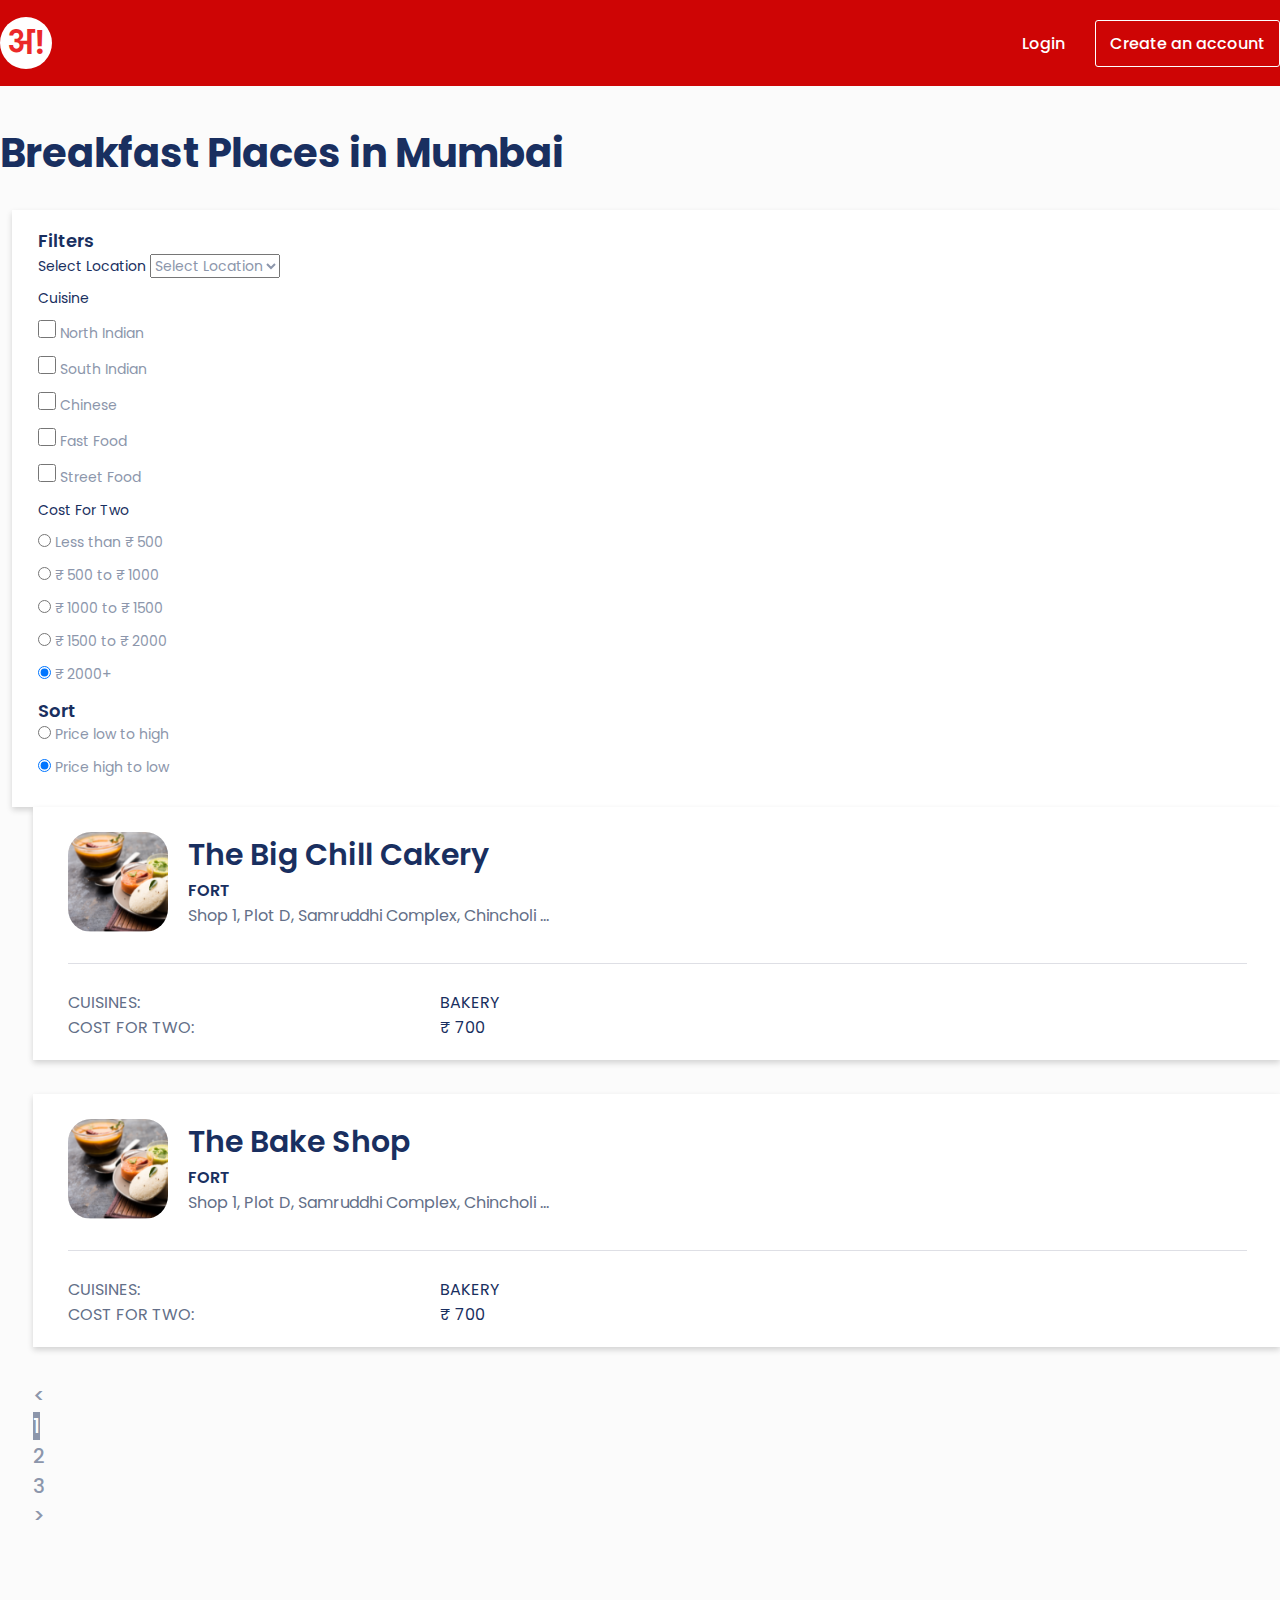
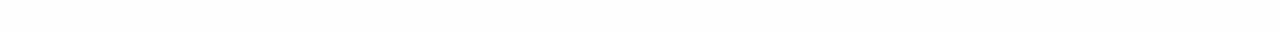
==== index.html @ b5f00b97 "first commit zomato clone" ====
<!DOCTYPE html>
<html lang="en">

<head>
    <meta charset="UTF-8">
    <meta http-equiv="X-UA-Compatible" content="IE=edge">
    <meta name="viewport" content="width=device-width, initial-scale=1.0">
    <link rel="stylesheet" href="./assets/style/style.css" />
    <link href="https://cdn.jsdelivr.net/npm/bootstrap@5.1.3/dist/css/bootstrap.min.css" rel="stylesheet"
        integrity="sha384-1BmE4kWBq78iYhFldvKuhfTAU6auU8tT94WrHftjDbrCEXSU1oBoqyl2QvZ6jIW3" crossorigin="anonymous">
</head>

<body>
    <div class="product_search" id="product_page">
        <div class="login_area">
            <div class="container">
                <div class="login_info">
                    <span>अ!</span>
                    <ul class="p-0 mb-0">
                        <li><a href="javascript:void(0)">Login</a></li>
                        <li><a href="javascript:void(0)">Create an account</a></li>
                    </ul>
                </div>
            </div>
        </div>

        <div class="container filter_section">
            <div class="row search_title">
                <div class="col">
                    <h1>Breakfast Places in Mumbai</h1>
                </div>
            </div>

            <div class="row">
                <div class="col-sm-12 col-md-4 filter_area ml12">
                    <h4>Filters</h4>
                    <form>
                        <div class="mb-3">
                            <span class="sub_heading1">Select Location</span>
                            <select class="form-select label" aria-label="Default select example">
                                <option selected>Select Location</option>
                                <option value="1">One</option>
                                <option value="2">Two</option>
                                <option value="3">Three</option>
                            </select>
                        </div>

                        <div class="mb-3">
                            <span class="sub_heading1">Cuisine</span>

                            <div class="form-check mb12">
                                <input class="form-check-input" type="checkbox" value="" id="flexCheckDefault" name="Cuisine">
                                <label class="form-check-label" for="flexCheckDefault">
                                    North Indian
                                </label>
                            </div>
                            <div class="form-check mb12">
                                <input class="form-check-input" type="checkbox" value="" id="flexCheckDefault" name="Cuisine">
                                <label class="form-check-label" for="flexCheckDefault">
                                    South Indian
                                </label>
                            </div>
                            <div class="form-check mb12">
                                <input class="form-check-input" type="checkbox" value="" id="flexCheckDefault" name="Cuisine">
                                <label class="form-check-label" for="flexCheckDefault">
                                    Chinese
                                </label>
                            </div>
                            <div class="form-check mb12">
                                <input class="form-check-input" type="checkbox" value="" id="flexCheckDefault" name="Cuisine">
                                <label class="form-check-label" for="flexCheckDefault">
                                    Fast Food
                                </label>
                            </div>
                            <div class="form-check mb12">
                                <input class="form-check-input" type="checkbox" value="" id="flexCheckDefault" name="Cuisine">
                                <label class="form-check-label" for="flexCheckDefault">
                                    Street Food
                                </label>
                            </div>
                        </div>

                        <div class="mb-3">
                            <span class="sub_heading1">Cost For Two</span>
                            <div class="form-check mb12">
                                <input class="form-check-input" type="radio" name="cost"
                                    id="flexRadioDefault1">
                                <label class="form-check-label" for="flexRadioDefault1">
                                    Less than ₹ 500
                                </label>
                            </div>
                            <div class="form-check mb12">
                                <input class="form-check-input" type="radio" name="cost"
                                    id="flexRadioDefault2" checked>
                                <label class="form-check-label" for="flexRadioDefault2">
                                    ₹ 500 to ₹ 1000
                                </label>
                            </div>
                            <div class="form-check mb12">
                                <input class="form-check-input" type="radio" name="cost"
                                    id="flexRadioDefault2" checked>
                                <label class="form-check-label" for="flexRadioDefault2">
                                    ₹ 1000 to ₹ 1500
                                </label>
                            </div>
                            <div class="form-check mb12">
                                <input class="form-check-input" type="radio" name="cost"
                                    id="flexRadioDefault2" checked>
                                <label class="form-check-label" for="flexRadioDefault2">
                                    ₹ 1500 to ₹ 2000
                                </label>
                            </div>
                            <div class="form-check mb12">
                                <input class="form-check-input" type="radio" name="cost"
                                    id="flexRadioDefault2" checked>
                                <label class="form-check-label" for="flexRadioDefault2">
                                    ₹ 2000+
                                </label>
                            </div>
                        </div>
                        <div class="mb-3">

                            <h4>Sort</h4>
                            <div class="form-check mb12">
                                <input class="form-check-input" type="radio" name="price"
                                    id="flexRadioDefault1">
                                <label class="form-check-label" for="flexRadioDefault1">
                                    Price low to high
                                </label>
                            </div>
                            <div class="form-check mb12">
                                <input class="form-check-input" type="radio" name="price"
                                    id="flexRadioDefault2" checked>
                                <label class="form-check-label" for="flexRadioDefault2">
                                    Price high to low
                                </label>
                            </div>

                        </div>
                </div>
                <div class="col-sm-12 col-md-7 result_area ml33">
                    <div class="card rmlr12">
                        <div class="card-body">
                            <div class="card_top">
                                <div class="menu_pic">
                                    <img src="./assets/images/small1.png" alt="image"/>
                                </div>
                                <ul>
                                    <li><h2>The Big Chill Cakery</h2></li>
                                    <li><h5>FORT</h5></li>
                                    <li><span>Shop 1, Plot D, Samruddhi Complex, Chincholi …</span></li>
                                </ul>
                            </div>

                            <div class="card_bottom">
                                <ul>
                                    <li>cuisines:<span class="sub_heading2">bakery</span></li>
                                    <li>cost for two:<span class="sub_heading2">₹ 700</span></li>
                                </ul>
                            </div>
                        </div>
                    </div>
                    <div class="card rmlr12">
                        <div class="card-body">
                            <div class="card_top">
                                <div class="menu_pic">
                                    <img src="./assets/images/small1.png" alt="image"/>
                                </div>
                                <ul>
                                    <li><h2>The Bake Shop</h2></li>
                                    <li><h5>FORT</h5></li>
                                    <li><span>Shop 1, Plot D, Samruddhi Complex, Chincholi …</span></li>
                                </ul>
                            </div>

                            <div class="card_bottom">
                                <ul>
                                    <li>cuisines:<span class="sub_heading2">bakery</span></li>
                                    <li>cost for two:<span class="sub_heading2">₹ 700</span></li>
                                </ul>
                            </div>
                        </div>
                    </div>
                    <nav aria-label="...">
                        <ul class="pagination">
                            <li class="page-item disabled">
                                <a class="page-link"><</a>
                            </li>
                            <li class="page-item active">
                                <a class="page-link" href="#">1</a>
                            </li>
                            <li class="page-item" aria-current="page">
                                <a class="page-link" href="#">2</a>
                            </li>
                            <li class="page-item">
                                <a class="page-link" href="#">3</a>
                            </li>
                            <li class="page-item">
                                <a class="page-link" href="#">></a>
                            </li>
                        </ul>
                        </nav>
                </div>
            </div>

            

        </div>
    </div>
</body>
<script src="https://cdn.jsdelivr.net/npm/bootstrap@5.1.3/dist/js/bootstrap.bundle.min.js"
    integrity="sha384-ka7Sk0Gln4gmtz2MlQnikT1wXgYsOg+OMhuP+IlRH9sENBO0LRn5q+8nbTov4+1p"
    crossorigin="anonymous"></script>
<title>zomato</title>

</html>
---- assets/style/style.css ----
@import url("https://fonts.googleapis.com/css2?family=Poppins:ital,wght@0,100;0,200;0,300;0,400;0,500;0,600;0,700;0,800;0,900;1,100;1,200;1,300;1,400;1,500;1,600;1,700;1,800;1,900&display=swap");
h1 {
  color: #192f60;
  font-family: 'Poppins', sans-serif;
  font-weight: bold !important;
  font-size: 40px !important;
  font-stretch: normal;
  font-style: normal;
  letter-spacing: normal;
}

@media screen and (max-width: 767px) {
  h1 {
    color: #192f60;
    font-family: 'Poppins', sans-serif;
    font-weight: bold !important;
    font-size: 20px !important;
    font-stretch: normal;
    font-style: normal;
    letter-spacing: normal;
  }
}

h2 {
  color: #192f60;
  font-family: 'Poppins', sans-serif;
  font-weight: 600 !important;
  font-size: 30px !important;
  font-stretch: normal;
  font-style: normal;
  letter-spacing: normal;
}

@media screen and (max-width: 767px) {
  h2 {
    color: #192f60;
    font-family: 'Poppins', sans-serif;
    font-weight: 600 !important;
    font-size: 20px !important;
    font-stretch: normal;
    font-style: normal;
    letter-spacing: normal;
  }
}

h4 {
  color: #192f60;
  font-family: 'Poppins', sans-serif;
  font-weight: 600 !important;
  font-size: 18px !important;
  font-stretch: normal;
  font-style: normal;
  letter-spacing: normal;
}

@media screen and (max-width: 767px) {
  h4 {
    color: #192f60;
    font-family: 'Poppins', sans-serif;
    font-weight: 600 !important;
    font-size: 16px !important;
    font-stretch: normal;
    font-style: normal;
    letter-spacing: normal;
  }
}

h5 {
  color: #192f60;
  font-family: 'Poppins', sans-serif;
  font-weight: 600 !important;
  font-size: 16px !important;
  font-stretch: normal;
  font-style: normal;
  letter-spacing: normal;
}

@media screen and (max-width: 767px) {
  h5 {
    color: #192f60;
    font-family: 'Poppins', sans-serif;
    font-weight: 500 !important;
    font-size: 13px !important;
    font-stretch: normal;
    font-style: normal;
    letter-spacing: normal;
  }
}

label {
  color: #8c96ab;
  font-family: 'Poppins', sans-serif;
  font-weight: normal !important;
  font-size: 14px !important;
  font-stretch: normal;
  font-style: normal;
  letter-spacing: normal;
}

.label {
  color: #8c96ab !important;
  font-family: 'Poppins', sans-serif;
  font-weight: normal !important;
  font-size: 14px !important;
  font-stretch: normal;
  font-style: normal;
  letter-spacing: normal;
}

.mb12 {
  margin-bottom: 12px !important;
}

@media screen and (min-width: 768px) {
  .ml33 {
    margin-left: 33px !important;
  }
  .ml12 {
    margin-left: 12px;
  }
}

@media screen and (max-width: 767px) {
  .rmlr12 {
    margin-left: -12px;
    margin-right: -12px;
  }
}

h1 {
  color: #192f60;
  font-family: 'Poppins', sans-serif;
  font-weight: bold !important;
  font-size: 40px !important;
  font-stretch: normal;
  font-style: normal;
  letter-spacing: normal;
}

@media screen and (max-width: 767px) {
  h1 {
    color: #192f60;
    font-family: 'Poppins', sans-serif;
    font-weight: bold !important;
    font-size: 20px !important;
    font-stretch: normal;
    font-style: normal;
    letter-spacing: normal;
  }
}

h2 {
  color: #192f60;
  font-family: 'Poppins', sans-serif;
  font-weight: 600 !important;
  font-size: 30px !important;
  font-stretch: normal;
  font-style: normal;
  letter-spacing: normal;
}

@media screen and (max-width: 767px) {
  h2 {
    color: #192f60;
    font-family: 'Poppins', sans-serif;
    font-weight: 600 !important;
    font-size: 20px !important;
    font-stretch: normal;
    font-style: normal;
    letter-spacing: normal;
  }
}

h4 {
  color: #192f60;
  font-family: 'Poppins', sans-serif;
  font-weight: 600 !important;
  font-size: 18px !important;
  font-stretch: normal;
  font-style: normal;
  letter-spacing: normal;
}

@media screen and (max-width: 767px) {
  h4 {
    color: #192f60;
    font-family: 'Poppins', sans-serif;
    font-weight: 600 !important;
    font-size: 16px !important;
    font-stretch: normal;
    font-style: normal;
    letter-spacing: normal;
  }
}

h5 {
  color: #192f60;
  font-family: 'Poppins', sans-serif;
  font-weight: 600 !important;
  font-size: 16px !important;
  font-stretch: normal;
  font-style: normal;
  letter-spacing: normal;
}

@media screen and (max-width: 767px) {
  h5 {
    color: #192f60;
    font-family: 'Poppins', sans-serif;
    font-weight: 500 !important;
    font-size: 13px !important;
    font-stretch: normal;
    font-style: normal;
    letter-spacing: normal;
  }
}

label {
  color: #8c96ab;
  font-family: 'Poppins', sans-serif;
  font-weight: normal !important;
  font-size: 14px !important;
  font-stretch: normal;
  font-style: normal;
  letter-spacing: normal;
}

.label {
  color: #8c96ab !important;
  font-family: 'Poppins', sans-serif;
  font-weight: normal !important;
  font-size: 14px !important;
  font-stretch: normal;
  font-style: normal;
  letter-spacing: normal;
}

.sub_heading1 {
  color: #192f60;
  font-family: 'Poppins', sans-serif;
  font-weight: normal !important;
  font-size: 14px !important;
  font-stretch: normal;
  font-style: normal;
  letter-spacing: normal;
  margin-bottom: 11px;
  display: inline-block;
}

.sub_heading2 {
  color: #192f60;
  font-family: 'Poppins', sans-serif;
  font-weight: normal !important;
  font-size: 16px !important;
  font-stretch: normal;
  font-style: normal;
  letter-spacing: normal;
  display: inline-block;
}

@media screen and (max-width: 767px) {
  .sub_heading2 {
    color: #192f60;
    font-family: 'Poppins', sans-serif;
    font-weight: normal !important;
    font-size: 13px !important;
    font-stretch: normal;
    font-style: normal;
    letter-spacing: normal;
  }
}

*, *::before, *::after {
  margin: 0px;
  padding: 0px;
  -webkit-box-sizing: border-box;
          box-sizing: border-box;
  text-decoration: none;
}

body {
  margin: 0px;
  background-color: #fbfbfb !important;
}

html {
  font-size: 16px;
}

ul {
  list-style: none;
  margin: 0px;
  padding: 0px;
}

img {
  max-width: 100%;
  max-height: 100%;
}

p, h1, h2, h3, h4, h5, h6, ul {
  margin-top: 0px;
  margin-right: 0px;
  margin-left: 0px;
  margin-bottom: 0px;
  padding: 0px;
}

.product_search .login_area {
  padding: 17px 0px;
  background-color: #ce0505;
}

.product_search .login_area .login_info {
  display: -webkit-box;
  display: -ms-flexbox;
  display: flex;
  -ms-flex-wrap: wrap;
      flex-wrap: wrap;
  -webkit-box-orient: horizontal;
  -webkit-box-direction: normal;
      -ms-flex-direction: row;
          flex-direction: row;
  -webkit-box-align: center;
      -ms-flex-align: center;
          align-items: center;
}

.product_search .login_area .login_info span {
  width: 52px;
  height: 52px;
  background-color: white;
  border-radius: 50%;
  display: -webkit-box;
  display: -ms-flexbox;
  display: flex;
  -webkit-box-pack: center;
      -ms-flex-pack: center;
          justify-content: center;
  -webkit-box-align: center;
      -ms-flex-align: center;
          align-items: center;
  color: #eb2929;
  font-family: 'Poppins', sans-serif;
  font-weight: 600;
  font-size: 33px;
  font-stretch: normal;
  font-style: normal;
  letter-spacing: normal;
}

.product_search .login_area .login_info ul {
  margin-left: auto;
  list-style: none;
}

.product_search .login_area .login_info ul li {
  display: inline-block;
  margin-left: 26px;
}

.product_search .login_area .login_info ul li a {
  color: white;
  font-family: 'Poppins', sans-serif;
  font-weight: 500;
  font-size: 16px;
  font-stretch: normal;
  font-style: normal;
  letter-spacing: normal;
  text-decoration: none;
}

.product_search .login_area .login_info ul li:nth-child(2) a {
  border-radius: 3px;
  border: solid 1px #fff;
  padding: 11px 14px;
}

.filter_section {
  margin-bottom: 100px;
}

.filter_section .search_title h1 {
  margin: 37px 0px 27px 0px;
}

.filter_section .filter_area {
  -webkit-box-shadow: 0 3px 6px 0 rgba(0, 0, 0, 0.16);
          box-shadow: 0 3px 6px 0 rgba(0, 0, 0, 0.16);
  background-color: white;
  padding: 17px 26px;
}

.filter_section .filter_area select:focus {
  -webkit-box-shadow: none;
          box-shadow: none;
}

.filter_section .filter_area input[type="checkbox"] {
  width: 18px;
  height: 18px;
  border-radius: 1.5px;
  border: solid 1.5px #3a5075;
}

.filter_section .filter_area input[type="checkbox"]:focus {
  -webkit-box-shadow: none;
          box-shadow: none;
}

.filter_section .filter_area input[type="checkbox"]:checked {
  background-color: #3a5075;
}

.filter_section .filter_area input[type="radio"] {
  border: solid 1.5px #3a5075;
}

.filter_section .filter_area input[type="radio"]:focus {
  -webkit-box-shadow: none;
          box-shadow: none;
}

.filter_section .filter_area input[type="radio"]:checked {
  background-color: #3a5075;
}

.filter_section .result_area .card {
  padding: 25px 32.6px 20px 35px;
  -webkit-box-shadow: 0 3px 6px 0 rgba(0, 0, 0, 0.16);
          box-shadow: 0 3px 6px 0 rgba(0, 0, 0, 0.16);
  background-color: #fff;
  border: 0px;
  margin-bottom: 34px;
}

@media screen and (max-width: 767px) {
  .filter_section .result_area .card {
    padding: 31px 25px 20px 25px;
  }
  .filter_section .result_area .card:nth-child(1) {
    margin-top: 18px;
  }
}

.filter_section .result_area .card .card-body {
  padding: 0px;
}

.filter_section .result_area .card .card-body .card_top {
  display: -webkit-box;
  display: -ms-flexbox;
  display: flex;
  -ms-flex-wrap: wrap;
      flex-wrap: wrap;
  -webkit-box-orient: horizontal;
  -webkit-box-direction: normal;
      -ms-flex-direction: row;
          flex-direction: row;
  -webkit-box-align: center;
      -ms-flex-align: center;
          align-items: center;
  padding-bottom: 31px;
  border-bottom: 1px solid #dedfe5;
}

@media screen and (max-width: 767px) {
  .filter_section .result_area .card .card-body .card_top {
    -webkit-box-align: start;
        -ms-flex-align: start;
            align-items: start;
  }
}

@media screen and (min-width: 768px) {
  .filter_section .result_area .card .card-body .card_top {
    -webkit-box-align: start;
        -ms-flex-align: start;
            align-items: start;
  }
}

.filter_section .result_area .card .card-body .card_top .menu_pic {
  width: 120px;
  height: 120px;
  overflow: hidden;
  border-radius: 23px;
}

@media screen and (max-width: 767px) {
  .filter_section .result_area .card .card-body .card_top .menu_pic {
    width: 70px;
    height: 70px;
  }
}

@media screen and (min-width: 768px) {
  .filter_section .result_area .card .card-body .card_top .menu_pic {
    width: 100px;
    height: 100px;
  }
}

.filter_section .result_area .card .card-body .card_top .menu_pic img {
  max-width: -webkit-fit-content;
  max-width: -moz-fit-content;
  max-width: fit-content;
}

.filter_section .result_area .card .card-body .card_top ul {
  padding-left: 41px;
  margin: 0px;
}

@media screen and (max-width: 767px) {
  .filter_section .result_area .card .card-body .card_top ul {
    padding-left: 15px;
    -ms-flex-preferred-size: 74%;
        flex-basis: 74%;
  }
}

@media screen and (min-width: 768px) {
  .filter_section .result_area .card .card-body .card_top ul {
    padding-left: 20px;
    -ms-flex-preferred-size: 68%;
        flex-basis: 68%;
  }
}

.filter_section .result_area .card .card-body .card_top ul span {
  color: #636f88;
  font-family: 'Poppins', sans-serif;
  font-weight: normal !important;
  font-size: 16px !important;
  font-stretch: normal;
  font-style: normal;
  letter-spacing: normal;
}

@media screen and (max-width: 767px) {
  .filter_section .result_area .card .card-body .card_top ul span {
    color: #636f88;
    font-family: 'Poppins', sans-serif;
    font-weight: normal !important;
    font-size: 12px !important;
    font-stretch: normal;
    font-style: normal;
    letter-spacing: normal;
  }
}

.filter_section .result_area .card .card-body .card_bottom ul {
  margin-top: 26px;
  padding: 0px;
}

.filter_section .result_area .card .card-body .card_bottom ul li {
  text-transform: uppercase;
  color: #636f88;
  font-family: 'Poppins', sans-serif;
  font-weight: normal !important;
  font-size: 16px !important;
  font-stretch: normal;
  font-style: normal;
  letter-spacing: normal;
  width: 40%;
  display: -webkit-box;
  display: -ms-flexbox;
  display: flex;
  -webkit-box-pack: justify;
      -ms-flex-pack: justify;
          justify-content: space-between;
  -webkit-box-orient: horizontal;
  -webkit-box-direction: normal;
      -ms-flex-direction: row;
          flex-direction: row;
  -ms-flex-wrap: wrap;
      flex-wrap: wrap;
}

@media screen and (max-width: 767px) {
  .filter_section .result_area .card .card-body .card_bottom ul li {
    color: #636f88;
    font-family: 'Poppins', sans-serif;
    font-weight: normal !important;
    font-size: 13px !important;
    font-stretch: normal;
    font-style: normal;
    letter-spacing: normal;
    width: auto;
  }
}

.filter_section .result_area .card .card-body .card_bottom ul li span {
  min-width: 100px;
}

.filter_section .result_area .pagination {
  -webkit-box-pack: center;
      -ms-flex-pack: center;
          justify-content: center;
}

.filter_section .result_area .pagination li {
  margin-right: 12px;
}

.filter_section .result_area .pagination li a {
  color: #8c96ab;
  font-family: 'Poppins', sans-serif;
  font-weight: 500 !important;
  font-size: 20px !important;
  font-stretch: normal;
  font-style: normal;
  letter-spacing: normal;
}

.filter_section .result_area .pagination li a:focus {
  -webkit-box-shadow: none;
          box-shadow: none;
}

.filter_section .result_area .pagination li.active a {
  background-color: #8c96ab;
  color: #fff;
}
/*# sourceMappingURL=style.css.map */
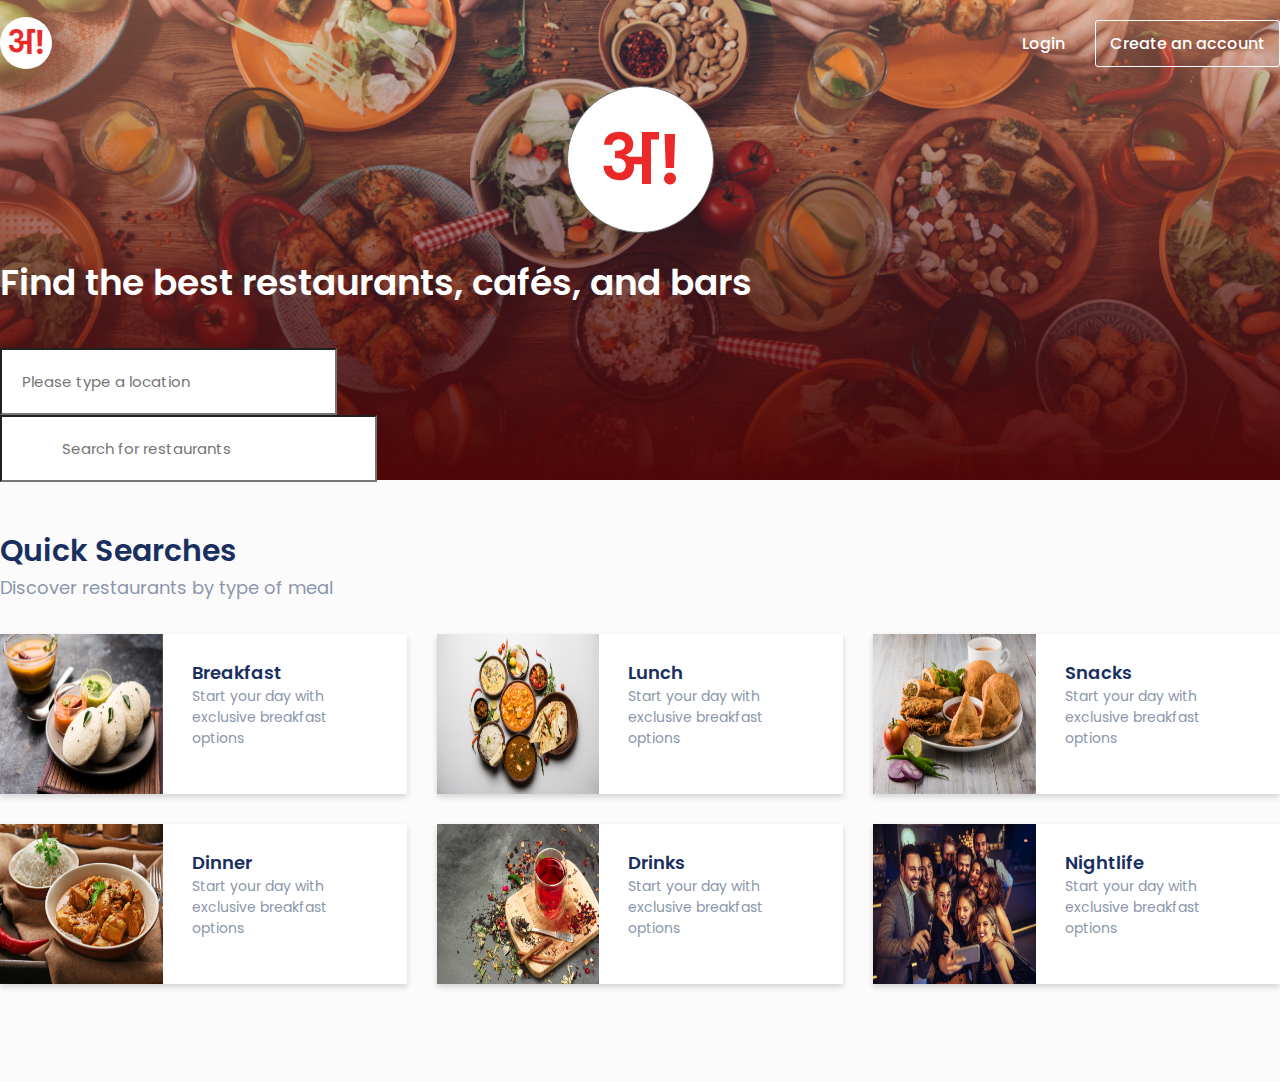
==== commit 96a988aa: "second assignment" ====
--- a/index.html
+++ b/index.html
@@ -6,211 +6,125 @@
     <meta http-equiv="X-UA-Compatible" content="IE=edge">
     <meta name="viewport" content="width=device-width, initial-scale=1.0">
     <link rel="stylesheet" href="./assets/style/style.css" />
+    <link rel="stylesheet" href="./assets/style/homepage.css"/>
     <link href="https://cdn.jsdelivr.net/npm/bootstrap@5.1.3/dist/css/bootstrap.min.css" rel="stylesheet"
-        integrity="sha384-1BmE4kWBq78iYhFldvKuhfTAU6auU8tT94WrHftjDbrCEXSU1oBoqyl2QvZ6jIW3" crossorigin="anonymous">
+        integrity="sha384-1BmE4kWBq78iYhFldvKuhfTAU6auU8tT94WrHftjDbrCEXSU1oBoqyl2QvZ6jIW3" crossorigin="anonymous"/>
+        <link rel="stylesheet" href="https://cdnjs.cloudflare.com/ajax/libs/font-awesome/4.7.0/css/font-awesome.min.css">
+    <title>anil-zomato</title>
+
 </head>
 
 <body>
-    <div class="product_search" id="product_page">
-        <div class="login_area">
+    <div class="landing_page" id="landingPage">
+        <div class="hero_section">
+            <div class="login_area">
+                <div class="container">
+                    <div class="login_info">
+                        <span>अ!</span>
+                        <ul class="p-0 mb-0">
+                            <li><a href="javascript:void(0)">Login</a></li>
+                            <li><a href="javascript:void(0)">Create an account</a></li>
+                        </ul>
+                    </div>
+                </div>
+            </div>
             <div class="container">
-                <div class="login_info">
+                <div class="logo">
                     <span>अ!</span>
-                    <ul class="p-0 mb-0">
-                        <li><a href="javascript:void(0)">Login</a></li>
-                        <li><a href="javascript:void(0)">Create an account</a></li>
-                    </ul>
+                </div>
+                <h2 class="text-center">Find the best restaurants, cafés, and bars</h2>
+                <div class="row g-3 justify-content-center">
+                    <div class="col-md-3 col-sm-12"> 
+                        <input type="password" class="form-control" id="inputPassword2" placeholder="Please type a location"/>
+                    </div>
+                    <div class="col-md-5 col-sm-12 search_field">
+                        <input type="password" class="form-control" id="inputPassword2" placeholder="Search for restaurants"/>
+                    </div>
                 </div>
             </div>
         </div>
 
-        <div class="container filter_section">
-            <div class="row search_title">
-                <div class="col">
-                    <h1>Breakfast Places in Mumbai</h1>
+        <div class="food_category">
+            <div class="container">
+                <h3>Quick Searches</h3>
+                <h4>Discover restaurants by type of meal</h4>
+                <div class="list">
+                    <div class="list_card">
+                        <div class="img_section">
+                            <img src="/assets/images/list1.png" alt="">
+                        </div>
+                        <div class="list_details">
+                            <h4>Breakfast</h4>
+                            <span class="label">Start your day with 
+                                exclusive breakfast 
+                                options</span>
+                        </div>
+                    </div>
+                    <div class="list_card">
+                        <div class="img_section">
+                            <img src="/assets/images/list2.jpg" alt="">
+                        </div>
+                        <div class="list_details">
+                            <h4>Lunch</h4>
+                            <span class="label">Start your day with 
+                                exclusive breakfast 
+                                options</span>
+                        </div>
+                    </div>
+                    <div class="list_card">
+                        <div class="img_section">
+                            <img src="/assets/images/list3.jpg" alt="">
+                        </div>
+                        <div class="list_details">
+                            <h4>Snacks</h4>
+                            <span class="label">Start your day with 
+                                exclusive breakfast 
+                                options</span>
+                        </div>
+                    </div>
+                    <div class="list_card">
+                        <div class="img_section">
+                            <img src="/assets/images/list4.jpg" alt="">
+                        </div>
+                        <div class="list_details">
+                            <h4>Dinner</h4>
+                            <span class="label">Start your day with 
+                                exclusive breakfast 
+                                options</span>
+                        </div>
+                    </div>
+                    <div class="list_card">
+                        <div class="img_section">
+                            <img src="/assets/images/list5.jpg" alt="">
+                        </div>
+                        <div class="list_details">
+                            <h4>Drinks</h4>
+                            <span class="label">Start your day with 
+                                exclusive breakfast 
+                                options</span>
+                        </div>
+                    </div>
+                    <div class="list_card">
+                        <div class="img_section">
+                            <img src="/assets/images/list6.jpg" alt="">
+                        </div>
+                        <div class="list_details">
+                            <h4>Nightlife</h4>
+                            <span class="label">Start your day with 
+                                exclusive breakfast 
+                                options</span>
+                        </div>
+                    </div>
                 </div>
             </div>
-
-            <div class="row">
-                <div class="col-sm-12 col-md-4 filter_area ml12">
-                    <h4>Filters</h4>
-                    <form>
-                        <div class="mb-3">
-                            <span class="sub_heading1">Select Location</span>
-                            <select class="form-select label" aria-label="Default select example">
-                                <option selected>Select Location</option>
-                                <option value="1">One</option>
-                                <option value="2">Two</option>
-                                <option value="3">Three</option>
-                            </select>
-                        </div>
-
-                        <div class="mb-3">
-                            <span class="sub_heading1">Cuisine</span>
-
-                            <div class="form-check mb12">
-                                <input class="form-check-input" type="checkbox" value="" id="flexCheckDefault" name="Cuisine">
-                                <label class="form-check-label" for="flexCheckDefault">
-                                    North Indian
-                                </label>
-                            </div>
-                            <div class="form-check mb12">
-                                <input class="form-check-input" type="checkbox" value="" id="flexCheckDefault" name="Cuisine">
-                                <label class="form-check-label" for="flexCheckDefault">
-                                    South Indian
-                                </label>
-                            </div>
-                            <div class="form-check mb12">
-                                <input class="form-check-input" type="checkbox" value="" id="flexCheckDefault" name="Cuisine">
-                                <label class="form-check-label" for="flexCheckDefault">
-                                    Chinese
-                                </label>
-                            </div>
-                            <div class="form-check mb12">
-                                <input class="form-check-input" type="checkbox" value="" id="flexCheckDefault" name="Cuisine">
-                                <label class="form-check-label" for="flexCheckDefault">
-                                    Fast Food
-                                </label>
-                            </div>
-                            <div class="form-check mb12">
-                                <input class="form-check-input" type="checkbox" value="" id="flexCheckDefault" name="Cuisine">
-                                <label class="form-check-label" for="flexCheckDefault">
-                                    Street Food
-                                </label>
-                            </div>
-                        </div>
-
-                        <div class="mb-3">
-                            <span class="sub_heading1">Cost For Two</span>
-                            <div class="form-check mb12">
-                                <input class="form-check-input" type="radio" name="cost"
-                                    id="flexRadioDefault1">
-                                <label class="form-check-label" for="flexRadioDefault1">
-                                    Less than ₹ 500
-                                </label>
-                            </div>
-                            <div class="form-check mb12">
-                                <input class="form-check-input" type="radio" name="cost"
-                                    id="flexRadioDefault2" checked>
-                                <label class="form-check-label" for="flexRadioDefault2">
-                                    ₹ 500 to ₹ 1000
-                                </label>
-                            </div>
-                            <div class="form-check mb12">
-                                <input class="form-check-input" type="radio" name="cost"
-                                    id="flexRadioDefault2" checked>
-                                <label class="form-check-label" for="flexRadioDefault2">
-                                    ₹ 1000 to ₹ 1500
-                                </label>
-                            </div>
-                            <div class="form-check mb12">
-                                <input class="form-check-input" type="radio" name="cost"
-                                    id="flexRadioDefault2" checked>
-                                <label class="form-check-label" for="flexRadioDefault2">
-                                    ₹ 1500 to ₹ 2000
-                                </label>
-                            </div>
-                            <div class="form-check mb12">
-                                <input class="form-check-input" type="radio" name="cost"
-                                    id="flexRadioDefault2" checked>
-                                <label class="form-check-label" for="flexRadioDefault2">
-                                    ₹ 2000+
-                                </label>
-                            </div>
-                        </div>
-                        <div class="mb-3">
-
-                            <h4>Sort</h4>
-                            <div class="form-check mb12">
-                                <input class="form-check-input" type="radio" name="price"
-                                    id="flexRadioDefault1">
-                                <label class="form-check-label" for="flexRadioDefault1">
-                                    Price low to high
-                                </label>
-                            </div>
-                            <div class="form-check mb12">
-                                <input class="form-check-input" type="radio" name="price"
-                                    id="flexRadioDefault2" checked>
-                                <label class="form-check-label" for="flexRadioDefault2">
-                                    Price high to low
-                                </label>
-                            </div>
-
-                        </div>
-                </div>
-                <div class="col-sm-12 col-md-7 result_area ml33">
-                    <div class="card rmlr12">
-                        <div class="card-body">
-                            <div class="card_top">
-                                <div class="menu_pic">
-                                    <img src="./assets/images/small1.png" alt="image"/>
-                                </div>
-                                <ul>
-                                    <li><h2>The Big Chill Cakery</h2></li>
-                                    <li><h5>FORT</h5></li>
-                                    <li><span>Shop 1, Plot D, Samruddhi Complex, Chincholi …</span></li>
-                                </ul>
-                            </div>
-
-                            <div class="card_bottom">
-                                <ul>
-                                    <li>cuisines:<span class="sub_heading2">bakery</span></li>
-                                    <li>cost for two:<span class="sub_heading2">₹ 700</span></li>
-                                </ul>
-                            </div>
-                        </div>
-                    </div>
-                    <div class="card rmlr12">
-                        <div class="card-body">
-                            <div class="card_top">
-                                <div class="menu_pic">
-                                    <img src="./assets/images/small1.png" alt="image"/>
-                                </div>
-                                <ul>
-                                    <li><h2>The Bake Shop</h2></li>
-                                    <li><h5>FORT</h5></li>
-                                    <li><span>Shop 1, Plot D, Samruddhi Complex, Chincholi …</span></li>
-                                </ul>
-                            </div>
-
-                            <div class="card_bottom">
-                                <ul>
-                                    <li>cuisines:<span class="sub_heading2">bakery</span></li>
-                                    <li>cost for two:<span class="sub_heading2">₹ 700</span></li>
-                                </ul>
-                            </div>
-                        </div>
-                    </div>
-                    <nav aria-label="...">
-                        <ul class="pagination">
-                            <li class="page-item disabled">
-                                <a class="page-link"><</a>
-                            </li>
-                            <li class="page-item active">
-                                <a class="page-link" href="#">1</a>
-                            </li>
-                            <li class="page-item" aria-current="page">
-                                <a class="page-link" href="#">2</a>
-                            </li>
-                            <li class="page-item">
-                                <a class="page-link" href="#">3</a>
-                            </li>
-                            <li class="page-item">
-                                <a class="page-link" href="#">></a>
-                            </li>
-                        </ul>
-                        </nav>
-                </div>
-            </div>
-
-            
-
+           
         </div>
+    
     </div>
 </body>
 <script src="https://cdn.jsdelivr.net/npm/bootstrap@5.1.3/dist/js/bootstrap.bundle.min.js"
     integrity="sha384-ka7Sk0Gln4gmtz2MlQnikT1wXgYsOg+OMhuP+IlRH9sENBO0LRn5q+8nbTov4+1p"
-    crossorigin="anonymous"></script>
-<title>zomato</title>
+    crossorigin="anonymous">
+</script>
 
 </html>--- a/assets/style/style.css
+++ b/assets/style/style.css
@@ -22,6 +22,28 @@
 }
 
 h2 {
+  color: white;
+  font-family: 'Poppins', sans-serif;
+  font-weight: 600 !important;
+  font-size: 36px !important;
+  font-stretch: normal;
+  font-style: normal;
+  letter-spacing: normal;
+}
+
+@media screen and (max-width: 767px) {
+  h2 {
+    color: white;
+    font-family: 'Poppins', sans-serif;
+    font-weight: 600 !important;
+    font-size: 20px !important;
+    font-stretch: normal;
+    font-style: normal;
+    letter-spacing: normal;
+  }
+}
+
+h3 {
   color: #192f60;
   font-family: 'Poppins', sans-serif;
   font-weight: 600 !important;
@@ -32,7 +54,7 @@
 }
 
 @media screen and (max-width: 767px) {
-  h2 {
+  h3 {
     color: #192f60;
     font-family: 'Poppins', sans-serif;
     font-weight: 600 !important;
@@ -150,6 +172,28 @@
 }
 
 h2 {
+  color: white;
+  font-family: 'Poppins', sans-serif;
+  font-weight: 600 !important;
+  font-size: 36px !important;
+  font-stretch: normal;
+  font-style: normal;
+  letter-spacing: normal;
+}
+
+@media screen and (max-width: 767px) {
+  h2 {
+    color: white;
+    font-family: 'Poppins', sans-serif;
+    font-weight: 600 !important;
+    font-size: 20px !important;
+    font-stretch: normal;
+    font-style: normal;
+    letter-spacing: normal;
+  }
+}
+
+h3 {
   color: #192f60;
   font-family: 'Poppins', sans-serif;
   font-weight: 600 !important;
@@ -160,7 +204,7 @@
 }
 
 @media screen and (max-width: 767px) {
-  h2 {
+  h3 {
     color: #192f60;
     font-family: 'Poppins', sans-serif;
     font-weight: 600 !important;
@@ -295,7 +339,7 @@
 
 img {
   max-width: 100%;
-  max-height: 100%;
+  height: 100%;
 }
 
 p, h1, h2, h3, h4, h5, h6, ul {
@@ -305,324 +349,4 @@
   margin-bottom: 0px;
   padding: 0px;
 }
-
-.product_search .login_area {
-  padding: 17px 0px;
-  background-color: #ce0505;
-}
-
-.product_search .login_area .login_info {
-  display: -webkit-box;
-  display: -ms-flexbox;
-  display: flex;
-  -ms-flex-wrap: wrap;
-      flex-wrap: wrap;
-  -webkit-box-orient: horizontal;
-  -webkit-box-direction: normal;
-      -ms-flex-direction: row;
-          flex-direction: row;
-  -webkit-box-align: center;
-      -ms-flex-align: center;
-          align-items: center;
-}
-
-.product_search .login_area .login_info span {
-  width: 52px;
-  height: 52px;
-  background-color: white;
-  border-radius: 50%;
-  display: -webkit-box;
-  display: -ms-flexbox;
-  display: flex;
-  -webkit-box-pack: center;
-      -ms-flex-pack: center;
-          justify-content: center;
-  -webkit-box-align: center;
-      -ms-flex-align: center;
-          align-items: center;
-  color: #eb2929;
-  font-family: 'Poppins', sans-serif;
-  font-weight: 600;
-  font-size: 33px;
-  font-stretch: normal;
-  font-style: normal;
-  letter-spacing: normal;
-}
-
-.product_search .login_area .login_info ul {
-  margin-left: auto;
-  list-style: none;
-}
-
-.product_search .login_area .login_info ul li {
-  display: inline-block;
-  margin-left: 26px;
-}
-
-.product_search .login_area .login_info ul li a {
-  color: white;
-  font-family: 'Poppins', sans-serif;
-  font-weight: 500;
-  font-size: 16px;
-  font-stretch: normal;
-  font-style: normal;
-  letter-spacing: normal;
-  text-decoration: none;
-}
-
-.product_search .login_area .login_info ul li:nth-child(2) a {
-  border-radius: 3px;
-  border: solid 1px #fff;
-  padding: 11px 14px;
-}
-
-.filter_section {
-  margin-bottom: 100px;
-}
-
-.filter_section .search_title h1 {
-  margin: 37px 0px 27px 0px;
-}
-
-.filter_section .filter_area {
-  -webkit-box-shadow: 0 3px 6px 0 rgba(0, 0, 0, 0.16);
-          box-shadow: 0 3px 6px 0 rgba(0, 0, 0, 0.16);
-  background-color: white;
-  padding: 17px 26px;
-}
-
-.filter_section .filter_area select:focus {
-  -webkit-box-shadow: none;
-          box-shadow: none;
-}
-
-.filter_section .filter_area input[type="checkbox"] {
-  width: 18px;
-  height: 18px;
-  border-radius: 1.5px;
-  border: solid 1.5px #3a5075;
-}
-
-.filter_section .filter_area input[type="checkbox"]:focus {
-  -webkit-box-shadow: none;
-          box-shadow: none;
-}
-
-.filter_section .filter_area input[type="checkbox"]:checked {
-  background-color: #3a5075;
-}
-
-.filter_section .filter_area input[type="radio"] {
-  border: solid 1.5px #3a5075;
-}
-
-.filter_section .filter_area input[type="radio"]:focus {
-  -webkit-box-shadow: none;
-          box-shadow: none;
-}
-
-.filter_section .filter_area input[type="radio"]:checked {
-  background-color: #3a5075;
-}
-
-.filter_section .result_area .card {
-  padding: 25px 32.6px 20px 35px;
-  -webkit-box-shadow: 0 3px 6px 0 rgba(0, 0, 0, 0.16);
-          box-shadow: 0 3px 6px 0 rgba(0, 0, 0, 0.16);
-  background-color: #fff;
-  border: 0px;
-  margin-bottom: 34px;
-}
-
-@media screen and (max-width: 767px) {
-  .filter_section .result_area .card {
-    padding: 31px 25px 20px 25px;
-  }
-  .filter_section .result_area .card:nth-child(1) {
-    margin-top: 18px;
-  }
-}
-
-.filter_section .result_area .card .card-body {
-  padding: 0px;
-}
-
-.filter_section .result_area .card .card-body .card_top {
-  display: -webkit-box;
-  display: -ms-flexbox;
-  display: flex;
-  -ms-flex-wrap: wrap;
-      flex-wrap: wrap;
-  -webkit-box-orient: horizontal;
-  -webkit-box-direction: normal;
-      -ms-flex-direction: row;
-          flex-direction: row;
-  -webkit-box-align: center;
-      -ms-flex-align: center;
-          align-items: center;
-  padding-bottom: 31px;
-  border-bottom: 1px solid #dedfe5;
-}
-
-@media screen and (max-width: 767px) {
-  .filter_section .result_area .card .card-body .card_top {
-    -webkit-box-align: start;
-        -ms-flex-align: start;
-            align-items: start;
-  }
-}
-
-@media screen and (min-width: 768px) {
-  .filter_section .result_area .card .card-body .card_top {
-    -webkit-box-align: start;
-        -ms-flex-align: start;
-            align-items: start;
-  }
-}
-
-.filter_section .result_area .card .card-body .card_top .menu_pic {
-  width: 120px;
-  height: 120px;
-  overflow: hidden;
-  border-radius: 23px;
-}
-
-@media screen and (max-width: 767px) {
-  .filter_section .result_area .card .card-body .card_top .menu_pic {
-    width: 70px;
-    height: 70px;
-  }
-}
-
-@media screen and (min-width: 768px) {
-  .filter_section .result_area .card .card-body .card_top .menu_pic {
-    width: 100px;
-    height: 100px;
-  }
-}
-
-.filter_section .result_area .card .card-body .card_top .menu_pic img {
-  max-width: -webkit-fit-content;
-  max-width: -moz-fit-content;
-  max-width: fit-content;
-}
-
-.filter_section .result_area .card .card-body .card_top ul {
-  padding-left: 41px;
-  margin: 0px;
-}
-
-@media screen and (max-width: 767px) {
-  .filter_section .result_area .card .card-body .card_top ul {
-    padding-left: 15px;
-    -ms-flex-preferred-size: 74%;
-        flex-basis: 74%;
-  }
-}
-
-@media screen and (min-width: 768px) {
-  .filter_section .result_area .card .card-body .card_top ul {
-    padding-left: 20px;
-    -ms-flex-preferred-size: 68%;
-        flex-basis: 68%;
-  }
-}
-
-.filter_section .result_area .card .card-body .card_top ul span {
-  color: #636f88;
-  font-family: 'Poppins', sans-serif;
-  font-weight: normal !important;
-  font-size: 16px !important;
-  font-stretch: normal;
-  font-style: normal;
-  letter-spacing: normal;
-}
-
-@media screen and (max-width: 767px) {
-  .filter_section .result_area .card .card-body .card_top ul span {
-    color: #636f88;
-    font-family: 'Poppins', sans-serif;
-    font-weight: normal !important;
-    font-size: 12px !important;
-    font-stretch: normal;
-    font-style: normal;
-    letter-spacing: normal;
-  }
-}
-
-.filter_section .result_area .card .card-body .card_bottom ul {
-  margin-top: 26px;
-  padding: 0px;
-}
-
-.filter_section .result_area .card .card-body .card_bottom ul li {
-  text-transform: uppercase;
-  color: #636f88;
-  font-family: 'Poppins', sans-serif;
-  font-weight: normal !important;
-  font-size: 16px !important;
-  font-stretch: normal;
-  font-style: normal;
-  letter-spacing: normal;
-  width: 40%;
-  display: -webkit-box;
-  display: -ms-flexbox;
-  display: flex;
-  -webkit-box-pack: justify;
-      -ms-flex-pack: justify;
-          justify-content: space-between;
-  -webkit-box-orient: horizontal;
-  -webkit-box-direction: normal;
-      -ms-flex-direction: row;
-          flex-direction: row;
-  -ms-flex-wrap: wrap;
-      flex-wrap: wrap;
-}
-
-@media screen and (max-width: 767px) {
-  .filter_section .result_area .card .card-body .card_bottom ul li {
-    color: #636f88;
-    font-family: 'Poppins', sans-serif;
-    font-weight: normal !important;
-    font-size: 13px !important;
-    font-stretch: normal;
-    font-style: normal;
-    letter-spacing: normal;
-    width: auto;
-  }
-}
-
-.filter_section .result_area .card .card-body .card_bottom ul li span {
-  min-width: 100px;
-}
-
-.filter_section .result_area .pagination {
-  -webkit-box-pack: center;
-      -ms-flex-pack: center;
-          justify-content: center;
-}
-
-.filter_section .result_area .pagination li {
-  margin-right: 12px;
-}
-
-.filter_section .result_area .pagination li a {
-  color: #8c96ab;
-  font-family: 'Poppins', sans-serif;
-  font-weight: 500 !important;
-  font-size: 20px !important;
-  font-stretch: normal;
-  font-style: normal;
-  letter-spacing: normal;
-}
-
-.filter_section .result_area .pagination li a:focus {
-  -webkit-box-shadow: none;
-          box-shadow: none;
-}
-
-.filter_section .result_area .pagination li.active a {
-  background-color: #8c96ab;
-  color: #fff;
-}
 /*# sourceMappingURL=style.css.map */--- a/assets/style/homepage.css
+++ b/assets/style/homepage.css
@@ -0,0 +1,604 @@
+h1 {
+  color: #192f60;
+  font-family: 'Poppins', sans-serif;
+  font-weight: bold !important;
+  font-size: 40px !important;
+  font-stretch: normal;
+  font-style: normal;
+  letter-spacing: normal;
+}
+
+@media screen and (max-width: 767px) {
+  h1 {
+    color: #192f60;
+    font-family: 'Poppins', sans-serif;
+    font-weight: bold !important;
+    font-size: 20px !important;
+    font-stretch: normal;
+    font-style: normal;
+    letter-spacing: normal;
+  }
+}
+
+h2 {
+  color: white;
+  font-family: 'Poppins', sans-serif;
+  font-weight: 600 !important;
+  font-size: 36px !important;
+  font-stretch: normal;
+  font-style: normal;
+  letter-spacing: normal;
+}
+
+@media screen and (max-width: 767px) {
+  h2 {
+    color: white;
+    font-family: 'Poppins', sans-serif;
+    font-weight: 600 !important;
+    font-size: 20px !important;
+    font-stretch: normal;
+    font-style: normal;
+    letter-spacing: normal;
+  }
+}
+
+h3 {
+  color: #192f60;
+  font-family: 'Poppins', sans-serif;
+  font-weight: 600 !important;
+  font-size: 30px !important;
+  font-stretch: normal;
+  font-style: normal;
+  letter-spacing: normal;
+}
+
+@media screen and (max-width: 767px) {
+  h3 {
+    color: #192f60;
+    font-family: 'Poppins', sans-serif;
+    font-weight: 600 !important;
+    font-size: 20px !important;
+    font-stretch: normal;
+    font-style: normal;
+    letter-spacing: normal;
+  }
+}
+
+h4 {
+  color: #192f60;
+  font-family: 'Poppins', sans-serif;
+  font-weight: 600 !important;
+  font-size: 18px !important;
+  font-stretch: normal;
+  font-style: normal;
+  letter-spacing: normal;
+}
+
+@media screen and (max-width: 767px) {
+  h4 {
+    color: #192f60;
+    font-family: 'Poppins', sans-serif;
+    font-weight: 600 !important;
+    font-size: 16px !important;
+    font-stretch: normal;
+    font-style: normal;
+    letter-spacing: normal;
+  }
+}
+
+h5 {
+  color: #192f60;
+  font-family: 'Poppins', sans-serif;
+  font-weight: 600 !important;
+  font-size: 16px !important;
+  font-stretch: normal;
+  font-style: normal;
+  letter-spacing: normal;
+}
+
+@media screen and (max-width: 767px) {
+  h5 {
+    color: #192f60;
+    font-family: 'Poppins', sans-serif;
+    font-weight: 500 !important;
+    font-size: 13px !important;
+    font-stretch: normal;
+    font-style: normal;
+    letter-spacing: normal;
+  }
+}
+
+label {
+  color: #8c96ab;
+  font-family: 'Poppins', sans-serif;
+  font-weight: normal !important;
+  font-size: 14px !important;
+  font-stretch: normal;
+  font-style: normal;
+  letter-spacing: normal;
+}
+
+.label {
+  color: #8c96ab !important;
+  font-family: 'Poppins', sans-serif;
+  font-weight: normal !important;
+  font-size: 14px !important;
+  font-stretch: normal;
+  font-style: normal;
+  letter-spacing: normal;
+}
+
+.mb12 {
+  margin-bottom: 12px !important;
+}
+
+@media screen and (min-width: 768px) {
+  .ml33 {
+    margin-left: 33px !important;
+  }
+  .ml12 {
+    margin-left: 12px;
+  }
+}
+
+@media screen and (max-width: 767px) {
+  .rmlr12 {
+    margin-left: -12px;
+    margin-right: -12px;
+  }
+}
+
+h1 {
+  color: #192f60;
+  font-family: 'Poppins', sans-serif;
+  font-weight: bold !important;
+  font-size: 40px !important;
+  font-stretch: normal;
+  font-style: normal;
+  letter-spacing: normal;
+}
+
+@media screen and (max-width: 767px) {
+  h1 {
+    color: #192f60;
+    font-family: 'Poppins', sans-serif;
+    font-weight: bold !important;
+    font-size: 20px !important;
+    font-stretch: normal;
+    font-style: normal;
+    letter-spacing: normal;
+  }
+}
+
+h2 {
+  color: white;
+  font-family: 'Poppins', sans-serif;
+  font-weight: 600 !important;
+  font-size: 36px !important;
+  font-stretch: normal;
+  font-style: normal;
+  letter-spacing: normal;
+}
+
+@media screen and (max-width: 767px) {
+  h2 {
+    color: white;
+    font-family: 'Poppins', sans-serif;
+    font-weight: 600 !important;
+    font-size: 20px !important;
+    font-stretch: normal;
+    font-style: normal;
+    letter-spacing: normal;
+  }
+}
+
+h3 {
+  color: #192f60;
+  font-family: 'Poppins', sans-serif;
+  font-weight: 600 !important;
+  font-size: 30px !important;
+  font-stretch: normal;
+  font-style: normal;
+  letter-spacing: normal;
+}
+
+@media screen and (max-width: 767px) {
+  h3 {
+    color: #192f60;
+    font-family: 'Poppins', sans-serif;
+    font-weight: 600 !important;
+    font-size: 20px !important;
+    font-stretch: normal;
+    font-style: normal;
+    letter-spacing: normal;
+  }
+}
+
+h4 {
+  color: #192f60;
+  font-family: 'Poppins', sans-serif;
+  font-weight: 600 !important;
+  font-size: 18px !important;
+  font-stretch: normal;
+  font-style: normal;
+  letter-spacing: normal;
+}
+
+@media screen and (max-width: 767px) {
+  h4 {
+    color: #192f60;
+    font-family: 'Poppins', sans-serif;
+    font-weight: 600 !important;
+    font-size: 16px !important;
+    font-stretch: normal;
+    font-style: normal;
+    letter-spacing: normal;
+  }
+}
+
+h5 {
+  color: #192f60;
+  font-family: 'Poppins', sans-serif;
+  font-weight: 600 !important;
+  font-size: 16px !important;
+  font-stretch: normal;
+  font-style: normal;
+  letter-spacing: normal;
+}
+
+@media screen and (max-width: 767px) {
+  h5 {
+    color: #192f60;
+    font-family: 'Poppins', sans-serif;
+    font-weight: 500 !important;
+    font-size: 13px !important;
+    font-stretch: normal;
+    font-style: normal;
+    letter-spacing: normal;
+  }
+}
+
+label {
+  color: #8c96ab;
+  font-family: 'Poppins', sans-serif;
+  font-weight: normal !important;
+  font-size: 14px !important;
+  font-stretch: normal;
+  font-style: normal;
+  letter-spacing: normal;
+}
+
+.label {
+  color: #8c96ab !important;
+  font-family: 'Poppins', sans-serif;
+  font-weight: normal !important;
+  font-size: 14px !important;
+  font-stretch: normal;
+  font-style: normal;
+  letter-spacing: normal;
+}
+
+.sub_heading1 {
+  color: #192f60;
+  font-family: 'Poppins', sans-serif;
+  font-weight: normal !important;
+  font-size: 14px !important;
+  font-stretch: normal;
+  font-style: normal;
+  letter-spacing: normal;
+  margin-bottom: 11px;
+  display: inline-block;
+}
+
+.sub_heading2 {
+  color: #192f60;
+  font-family: 'Poppins', sans-serif;
+  font-weight: normal !important;
+  font-size: 16px !important;
+  font-stretch: normal;
+  font-style: normal;
+  letter-spacing: normal;
+  display: inline-block;
+}
+
+@media screen and (max-width: 767px) {
+  .sub_heading2 {
+    color: #192f60;
+    font-family: 'Poppins', sans-serif;
+    font-weight: normal !important;
+    font-size: 13px !important;
+    font-stretch: normal;
+    font-style: normal;
+    letter-spacing: normal;
+  }
+}
+
+.landing_page {
+  /************************ 
+    ******logo area start***/
+}
+
+.landing_page .hero_section {
+  height: 480px;
+  background: -webkit-gradient(linear, left top, left bottom, from(rgba(157, 14, 14, 0)), to(#4f0707)), url("/assets/images/herohome.jpg");
+  background: linear-gradient(to bottom, rgba(157, 14, 14, 0), #4f0707), url("/assets/images/herohome.jpg");
+  background-repeat: no-repeat;
+  background-size: cover;
+  background-position: center;
+  /************************ 
+        ******login area start***/
+  /************************ 
+        ******logo area start***/
+}
+
+.landing_page .hero_section .login_area {
+  padding: 17px 0px;
+}
+
+.landing_page .hero_section .login_area .login_info {
+  display: -webkit-box;
+  display: -ms-flexbox;
+  display: flex;
+  -ms-flex-wrap: wrap;
+      flex-wrap: wrap;
+  -webkit-box-orient: horizontal;
+  -webkit-box-direction: normal;
+      -ms-flex-direction: row;
+          flex-direction: row;
+  -webkit-box-align: center;
+      -ms-flex-align: center;
+          align-items: center;
+}
+
+.landing_page .hero_section .login_area .login_info span {
+  width: 52px;
+  height: 52px;
+  background-color: white;
+  border-radius: 50%;
+  display: -webkit-box;
+  display: -ms-flexbox;
+  display: flex;
+  -webkit-box-pack: center;
+      -ms-flex-pack: center;
+          justify-content: center;
+  -webkit-box-align: center;
+      -ms-flex-align: center;
+          align-items: center;
+  color: #eb2929;
+  font-family: 'Poppins', sans-serif;
+  font-weight: 600;
+  font-size: 33px;
+  font-stretch: normal;
+  font-style: normal;
+  letter-spacing: normal;
+}
+
+@media screen and (max-width: 767px) {
+  .landing_page .hero_section .login_area .login_info span {
+    width: 40px;
+    height: 40px;
+    color: #eb2929;
+    font-family: 'Poppins', sans-serif;
+    font-weight: 600;
+    font-size: 26px;
+    font-stretch: normal;
+    font-style: normal;
+    letter-spacing: normal;
+  }
+}
+
+.landing_page .hero_section .login_area .login_info ul {
+  margin-left: auto;
+  list-style: none;
+}
+
+.landing_page .hero_section .login_area .login_info ul li {
+  display: inline-block;
+  margin-left: 26px;
+}
+
+.landing_page .hero_section .login_area .login_info ul li a {
+  color: white;
+  font-family: 'Poppins', sans-serif;
+  font-weight: 500;
+  font-size: 16px;
+  font-stretch: normal;
+  font-style: normal;
+  letter-spacing: normal;
+  text-decoration: none;
+}
+
+@media screen and (max-width: 767px) {
+  .landing_page .hero_section .login_area .login_info ul li a {
+    color: white;
+    font-family: 'Poppins', sans-serif;
+    font-weight: 500;
+    font-size: 13px;
+    font-stretch: normal;
+    font-style: normal;
+    letter-spacing: normal;
+  }
+}
+
+.landing_page .hero_section .login_area .login_info ul li:nth-child(2) a {
+  border-radius: 3px;
+  border: solid 1px #fff;
+  padding: 11px 14px;
+}
+
+.landing_page .hero_section .logo {
+  border: solid 1px #707070;
+  background-color: white;
+  width: 147px;
+  height: 147px;
+  border-radius: 50%;
+  margin: auto;
+  display: -webkit-box;
+  display: -ms-flexbox;
+  display: flex;
+  -webkit-box-pack: center;
+      -ms-flex-pack: center;
+          justify-content: center;
+  -webkit-box-align: center;
+      -ms-flex-align: center;
+          align-items: center;
+}
+
+@media screen and (max-width: 767px) {
+  .landing_page .hero_section .logo {
+    width: 90px;
+    height: 90px;
+  }
+}
+
+.landing_page .hero_section .logo span {
+  display: -webkit-box;
+  display: -ms-flexbox;
+  display: flex;
+  -webkit-box-pack: center;
+      -ms-flex-pack: center;
+          justify-content: center;
+  -webkit-box-align: center;
+      -ms-flex-align: center;
+          align-items: center;
+  color: #eb2929;
+  font-family: 'Poppins', sans-serif;
+  font-weight: 600;
+  font-size: 70px;
+  font-stretch: normal;
+  font-style: normal;
+  letter-spacing: normal;
+}
+
+@media screen and (max-width: 767px) {
+  .landing_page .hero_section .logo span {
+    color: #eb2929;
+    font-family: 'Poppins', sans-serif;
+    font-weight: 600;
+    font-size: 42px;
+    font-stretch: normal;
+    font-style: normal;
+    letter-spacing: normal;
+  }
+}
+
+.landing_page .hero_section h2 {
+  margin: 22px 0px 38px 0px;
+}
+
+.landing_page .hero_section input {
+  border-radius: unset;
+  padding: 20px;
+  color: #636f88 !important;
+  font-family: 'Poppins', sans-serif;
+  font-weight: normal !important;
+  font-size: 15px !important;
+  font-stretch: normal;
+  font-style: normal;
+  letter-spacing: normal;
+}
+
+.landing_page .hero_section input:focus {
+  -webkit-box-shadow: none;
+          box-shadow: none;
+}
+
+.landing_page .hero_section .search_field input {
+  position: relative;
+  padding-left: 60px;
+}
+
+.landing_page .hero_section .search_field input:before {
+  content: "\f002";
+  font-family: FontAwesome;
+  left: 10px;
+  position: absolute;
+  top: 17px;
+}
+
+.landing_page .food_category {
+  margin: 48px 0px 98px 0px;
+}
+
+.landing_page .food_category h4 {
+  color: #8c96ab;
+  font-family: 'Poppins', sans-serif;
+  font-weight: normal !important;
+  font-size: 18px !important;
+  font-stretch: normal;
+  font-style: normal;
+  letter-spacing: normal;
+}
+
+@media screen and (max-width: 767px) {
+  .landing_page .food_category h4 {
+    color: #8c96ab;
+    font-family: 'Poppins', sans-serif;
+    font-weight: normal !important;
+    font-size: 16px !important;
+    font-stretch: normal;
+    font-style: normal;
+    letter-spacing: normal;
+  }
+}
+
+.landing_page .food_category .list {
+  margin-top: 33px;
+  display: -ms-grid;
+  display: grid;
+  -ms-grid-columns: (minmax(300px, 1fr))[auto-fill];
+      grid-template-columns: repeat(auto-fill, minmax(300px, 1fr));
+  grid-gap: 30px;
+}
+
+.landing_page .food_category .list .list_card {
+  -webkit-box-shadow: 0 3px 6px 0 rgba(0, 0, 0, 0.16);
+          box-shadow: 0 3px 6px 0 rgba(0, 0, 0, 0.16);
+  background-color: white;
+  height: 160px;
+  display: -webkit-box;
+  display: -ms-flexbox;
+  display: flex;
+  -webkit-box-orient: horizontal;
+  -webkit-box-direction: normal;
+      -ms-flex-direction: row;
+          flex-direction: row;
+  -ms-flex-wrap: wrap;
+      flex-wrap: wrap;
+}
+
+.landing_page .food_category .list .list_card .img_section {
+  height: inherit;
+  -ms-flex-preferred-size: 40%;
+      flex-basis: 40%;
+  overflow: hidden;
+}
+
+.landing_page .food_category .list .list_card .list_details {
+  padding: 25px 29px;
+  -ms-flex-preferred-size: 60%;
+      flex-basis: 60%;
+}
+
+.landing_page .food_category .list .list_card .list_details h4 {
+  color: #192f60;
+  font-family: 'Poppins', sans-serif;
+  font-weight: 600 !important;
+  font-size: 18px !important;
+  font-stretch: normal;
+  font-style: normal;
+  letter-spacing: normal;
+}
+
+@media screen and (max-width: 767px) {
+  .landing_page .food_category .list .list_card .list_details h4 {
+    color: #192f60;
+    font-family: 'Poppins', sans-serif;
+    font-weight: 600 !important;
+    font-size: 16px !important;
+    font-stretch: normal;
+    font-style: normal;
+    letter-spacing: normal;
+  }
+}
+/*# sourceMappingURL=homepage.css.map */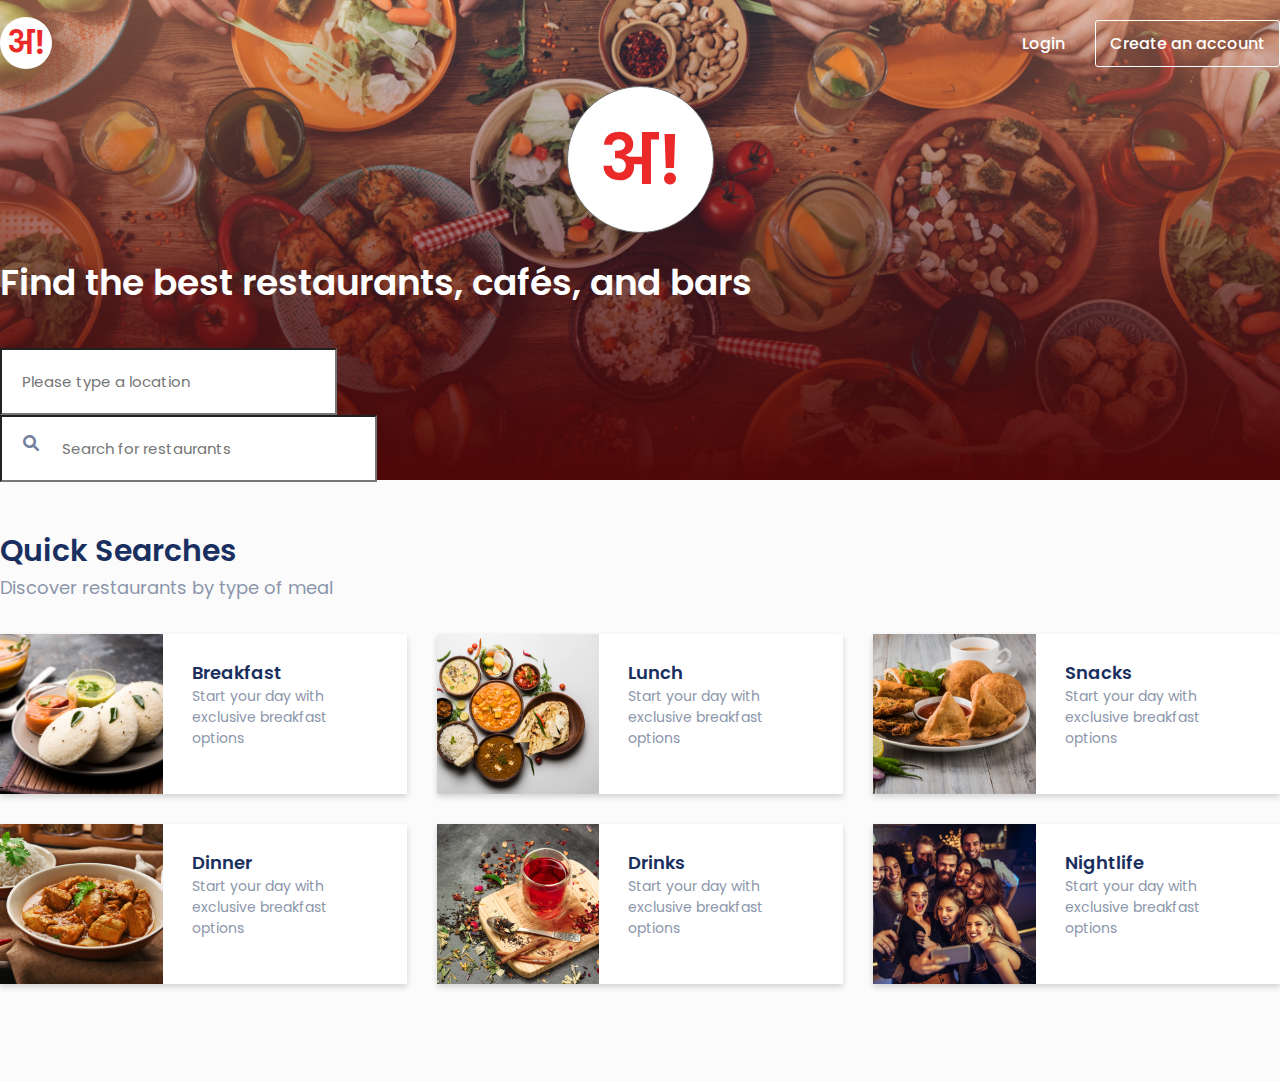
==== commit e8b3ae77: "added search icon" ====
--- a/index.html
+++ b/index.html
@@ -9,7 +9,8 @@
     <link rel="stylesheet" href="./assets/style/homepage.css"/>
     <link href="https://cdn.jsdelivr.net/npm/bootstrap@5.1.3/dist/css/bootstrap.min.css" rel="stylesheet"
         integrity="sha384-1BmE4kWBq78iYhFldvKuhfTAU6auU8tT94WrHftjDbrCEXSU1oBoqyl2QvZ6jIW3" crossorigin="anonymous"/>
-        <link rel="stylesheet" href="https://cdnjs.cloudflare.com/ajax/libs/font-awesome/4.7.0/css/font-awesome.min.css">
+        <link rel="stylesheet" href="https://cdnjs.cloudflare.com/ajax/libs/font-awesome/6.0.0-beta2/css/all.min.css">
+        
     <title>anil-zomato</title>
 
 </head>
@@ -38,6 +39,7 @@
                         <input type="password" class="form-control" id="inputPassword2" placeholder="Please type a location"/>
                     </div>
                     <div class="col-md-5 col-sm-12 search_field">
+                        <span><i class="fas fa-search"></i></span>
                         <input type="password" class="form-control" id="inputPassword2" placeholder="Search for restaurants"/>
                     </div>
                 </div>
@@ -51,7 +53,7 @@
                 <div class="list">
                     <div class="list_card">
                         <div class="img_section">
-                            <img src="/assets/images/list1.png" alt="">
+                            <img src="./assets/images/list1.png" alt="">
                         </div>
                         <div class="list_details">
                             <h4>Breakfast</h4>
@@ -62,7 +64,7 @@
                     </div>
                     <div class="list_card">
                         <div class="img_section">
-                            <img src="/assets/images/list2.jpg" alt="">
+                            <img src="./assets/images/list2.jpg" alt="">
                         </div>
                         <div class="list_details">
                             <h4>Lunch</h4>
@@ -73,7 +75,7 @@
                     </div>
                     <div class="list_card">
                         <div class="img_section">
-                            <img src="/assets/images/list3.jpg" alt="">
+                            <img src="./assets/images/list3.jpg" alt="">
                         </div>
                         <div class="list_details">
                             <h4>Snacks</h4>
@@ -84,7 +86,7 @@
                     </div>
                     <div class="list_card">
                         <div class="img_section">
-                            <img src="/assets/images/list4.jpg" alt="">
+                            <img src="./assets/images/list4.jpg" alt="">
                         </div>
                         <div class="list_details">
                             <h4>Dinner</h4>
@@ -95,7 +97,7 @@
                     </div>
                     <div class="list_card">
                         <div class="img_section">
-                            <img src="/assets/images/list5.jpg" alt="">
+                            <img src="./assets/images/list5.jpg" alt="">
                         </div>
                         <div class="list_details">
                             <h4>Drinks</h4>
@@ -106,7 +108,7 @@
                     </div>
                     <div class="list_card">
                         <div class="img_section">
-                            <img src="/assets/images/list6.jpg" alt="">
+                            <img src="./assets/images/list6.jpg" alt="">
                         </div>
                         <div class="list_details">
                             <h4>Nightlife</h4>
--- a/assets/style/homepage.css
+++ b/assets/style/homepage.css
@@ -320,8 +320,8 @@
 
 .landing_page .hero_section {
   height: 480px;
-  background: -webkit-gradient(linear, left top, left bottom, from(rgba(157, 14, 14, 0)), to(#4f0707)), url("/assets/images/herohome.jpg");
-  background: linear-gradient(to bottom, rgba(157, 14, 14, 0), #4f0707), url("/assets/images/herohome.jpg");
+  background: -webkit-gradient(linear, left top, left bottom, from(rgba(157, 14, 14, 0)), to(#4f0707)), url("../images/herohome.jpg");
+  background: linear-gradient(to bottom, rgba(157, 14, 14, 0), #4f0707), url("../images/herohome.jpg");
   background-repeat: no-repeat;
   background-size: cover;
   background-position: center;
@@ -503,17 +503,22 @@
           box-shadow: none;
 }
 
+.landing_page .hero_section .search_field {
+  position: relative;
+}
+
 .landing_page .hero_section .search_field input {
-  position: relative;
   padding-left: 60px;
 }
 
-.landing_page .hero_section .search_field input:before {
-  content: "\f002";
-  font-family: FontAwesome;
-  left: 10px;
+.landing_page .hero_section .search_field span {
   position: absolute;
-  top: 17px;
+  top: 20px;
+  left: 23px;
+}
+
+.landing_page .hero_section .search_field span i {
+  color: #74819e;
 }
 
 .landing_page .food_category {
@@ -574,6 +579,14 @@
   overflow: hidden;
 }
 
+.landing_page .food_category .list .list_card .img_section img {
+  max-width: -webkit-max-content;
+  max-width: -moz-max-content;
+  max-width: max-content;
+  -webkit-transform: translateX(-60px);
+          transform: translateX(-60px);
+}
+
 .landing_page .food_category .list .list_card .list_details {
   padding: 25px 29px;
   -ms-flex-preferred-size: 60%;
